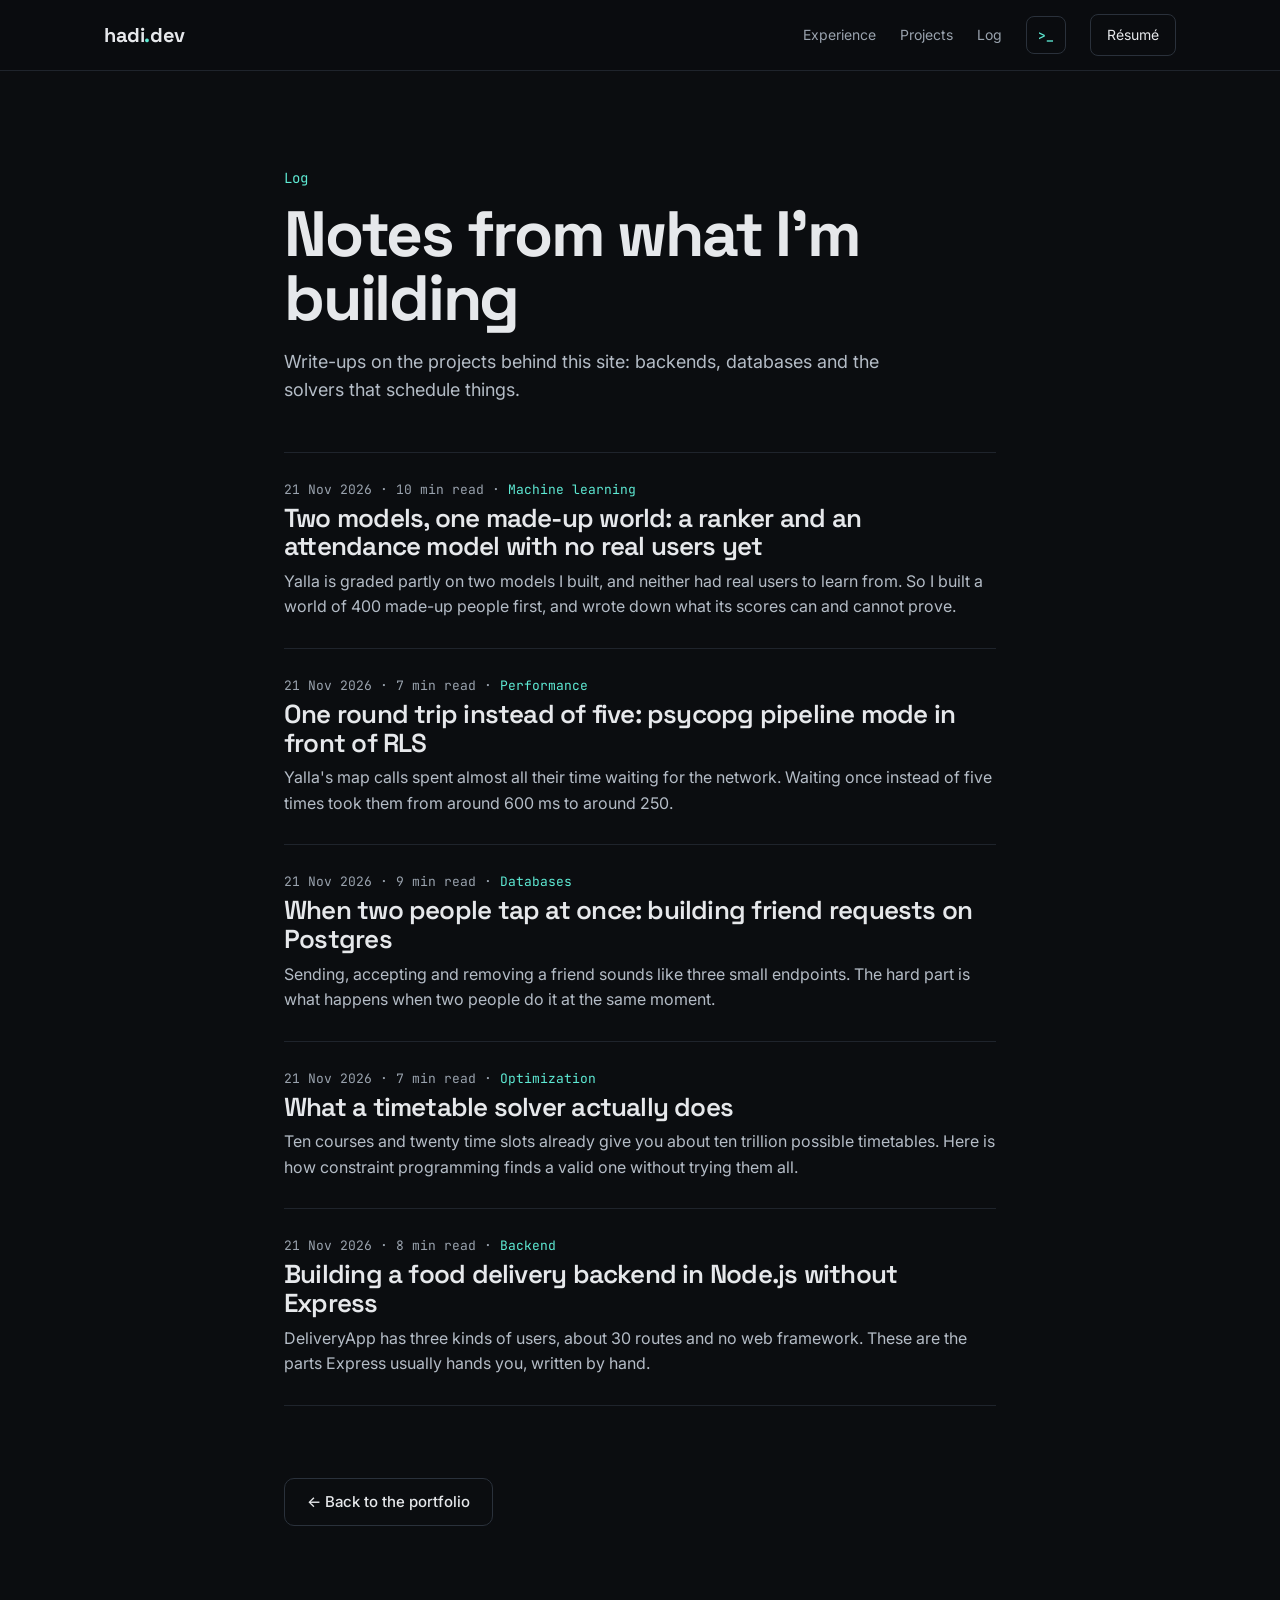
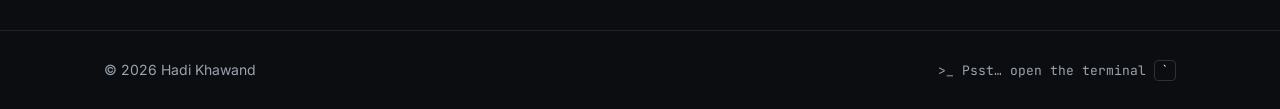
==== log/index.html @ 1c968791 "Add the log with five posts and update the Yalla card - /log/ index and posts: timetable solver, Nod" ====
<!doctype html>
<html lang="en">
<head>
  <meta charset="utf-8">
  <meta name="viewport" content="width=device-width, initial-scale=1">
  <title>Log · Hadi Khawand</title>
  <meta name="description" content="Notes by Hadi Khawand, software engineer and Computer Science student at NDU, on backend systems, databases and optimization.">
  <meta name="theme-color" content="#0B0D10">
  <link rel="canonical" href="https://hadikhawand.dev/log/">
  <link rel="icon" href="/favicon.svg" type="image/svg+xml">
  <meta property="og:type" content="website">
  <meta property="og:url" content="https://hadikhawand.dev/log/">
  <meta property="og:title" content="Log · Hadi Khawand">
  <meta property="og:description" content="Notes on backend systems, databases and optimization.">
  <meta property="og:image" content="https://hadikhawand.dev/assets/headshot.jpg">
  <link rel="preconnect" href="https://fonts.googleapis.com">
  <link rel="preconnect" href="https://fonts.gstatic.com" crossorigin>
  <link href="https://fonts.googleapis.com/css2?family=Inter:wght@400;500;600&family=Space+Grotesk:wght@500;600;700&family=JetBrains+Mono:wght@400;500&display=swap" rel="stylesheet">
  <link rel="stylesheet" href="/styles.css">
  <script type="application/ld+json">
  {
    "@context": "https://schema.org",
    "@type": "Blog",
    "name": "Log · Hadi Khawand",
    "url": "https://hadikhawand.dev/log/",
    "author": { "@type": "Person", "name": "Hadi Khawand", "url": "https://hadikhawand.dev/" },
    "blogPost": [
      { "@type": "BlogPosting", "headline": "Two models, one made-up world: a ranker and an attendance model with no real users yet", "url": "https://hadikhawand.dev/log/models-on-a-made-up-world/", "datePublished": "2026-11-21" },
      { "@type": "BlogPosting", "headline": "One round trip instead of five: psycopg pipeline mode in front of RLS", "url": "https://hadikhawand.dev/log/one-round-trip/", "datePublished": "2026-11-21" },
      { "@type": "BlogPosting", "headline": "When two people tap at once: building friend requests on Postgres", "url": "https://hadikhawand.dev/log/yalla-friend-requests/", "datePublished": "2026-11-21" },
      { "@type": "BlogPosting", "headline": "What a timetable solver actually does", "url": "https://hadikhawand.dev/log/timetable-solver/", "datePublished": "2026-11-21" },
      { "@type": "BlogPosting", "headline": "Building a food delivery backend in Node.js without Express", "url": "https://hadikhawand.dev/log/node-without-express/", "datePublished": "2026-11-21" }
    ]
  }
  </script>
</head>
<body>
  <a class="skip" href="#main">Skip to content</a>
  <header class="site-header">
    <nav class="nav container" aria-label="Main">
      <a class="logo" href="/">hadi<span class="accent">.</span>dev</a>
      <div class="nav-links">
        <a href="/#experience">Experience</a>
        <a href="/#projects">Projects</a>
        <a href="/log/" aria-current="page">Log</a>
        <button type="button" class="nav-term" data-open-terminal aria-label="Open terminal" title="Open terminal (press `)">&gt;_</button>
        <a class="nav-cv" href="/Hadi_Khawand_CV.pdf" target="_blank" rel="noopener">Résumé</a>
      </div>
    </nav>
  </header>

  <main id="main" class="log-wrap">
    <section class="log-head">
      <p class="kicker">Log</p>
      <h1>Notes from what I'm building</h1>
      <p class="lede">Write-ups on the projects behind this site: backends, databases and the solvers that schedule things.</p>
    </section>

    <ul class="log-list">
      <li>
        <a href="/log/models-on-a-made-up-world/">
          <div class="log-meta"><time datetime="2026-11-21">21 Nov 2026</time> · 10 min read · <span class="accent">Machine learning</span></div>
          <h2>Two models, one made-up world: a ranker and an attendance model with no real users yet</h2>
          <p>Yalla is graded partly on two models I built, and neither had real users to learn from. So I built a world of 400 made-up people first, and wrote down what its scores can and cannot prove.</p>
        </a>
      </li>
      <li>
        <a href="/log/one-round-trip/">
          <div class="log-meta"><time datetime="2026-11-21">21 Nov 2026</time> · 7 min read · <span class="accent">Performance</span></div>
          <h2>One round trip instead of five: psycopg pipeline mode in front of RLS</h2>
          <p>Yalla's map calls spent almost all their time waiting for the network. Waiting once instead of five times took them from around 600 ms to around 250.</p>
        </a>
      </li>
      <li>
        <a href="/log/yalla-friend-requests/">
          <div class="log-meta"><time datetime="2026-11-21">21 Nov 2026</time> · 9 min read · <span class="accent">Databases</span></div>
          <h2>When two people tap at once: building friend requests on Postgres</h2>
          <p>Sending, accepting and removing a friend sounds like three small endpoints. The hard part is what happens when two people do it at the same moment.</p>
        </a>
      </li>
      <li>
        <a href="/log/timetable-solver/">
          <div class="log-meta"><time datetime="2026-11-21">21 Nov 2026</time> · 7 min read · <span class="accent">Optimization</span></div>
          <h2>What a timetable solver actually does</h2>
          <p>Ten courses and twenty time slots already give you about ten trillion possible timetables. Here is how constraint programming finds a valid one without trying them all.</p>
        </a>
      </li>
      <li>
        <a href="/log/node-without-express/">
          <div class="log-meta"><time datetime="2026-11-21">21 Nov 2026</time> · 8 min read · <span class="accent">Backend</span></div>
          <h2>Building a food delivery backend in Node.js without Express</h2>
          <p>DeliveryApp has three kinds of users, about 30 routes and no web framework. These are the parts Express usually hands you, written by hand.</p>
        </a>
      </li>
    </ul>

    <div class="log-foot">
      <a class="btn btn-ghost" href="/">← Back to the portfolio</a>
    </div>
  </main>

  <footer class="site-footer">
    <div class="container footer-inner">
      <span>© <span id="year">2026</span> Hadi Khawand</span>
      <button type="button" class="mono footer-term" data-open-terminal>&gt;_ Psst… open the terminal <kbd>`</kbd></button>
    </div>
  </footer>
  <script src="/terminal.js" defer></script>
</body>
</html>
---- styles.css ----
:root {
  --bg: #0B0D10;
  --surface: #101318;
  --surface-2: #12151A;
  --chip: #181D24;
  --line: #1F242C;
  --line-2: #2A313B;
  --text: #E6E8EB;
  --text-2: #B4BCC6;
  --muted: #9AA3AE;
  --accent: #5EEAD4;
  --danger: #F87171;
  --font-sans: Inter, system-ui, -apple-system, "Segoe UI", sans-serif;
  --font-display: "Space Grotesk", var(--font-sans);
  --font-mono: "JetBrains Mono", ui-monospace, Consolas, monospace;
}

*, *::before, *::after { box-sizing: border-box; }
html { scroll-behavior: smooth; scroll-padding-top: 80px; }
body {
  margin: 0;
  background: var(--bg);
  color: var(--text);
  font-family: var(--font-sans);
  font-size: 16px;
  line-height: 1.6;
  -webkit-font-smoothing: antialiased;
}
img { max-width: 100%; height: auto; }
a { color: var(--text); text-decoration: none; transition: color .15s, border-color .15s, background .15s; }
a:hover { color: var(--accent); }
h1, h2, h3 { margin: 0; }
:focus-visible { outline: 2px solid var(--accent); outline-offset: 3px; border-radius: 4px; }

.container { max-width: 1120px; margin: 0 auto; padding: 0 24px; }
.mono { font-family: var(--font-mono); }
.muted { color: var(--muted); }
.muted-strong { color: var(--muted); font-weight: 500; }
.small { font-size: 12px; }
.accent { color: var(--accent); }

.skip { position: absolute; left: -9999px; top: 8px; background: var(--accent); color: var(--bg); padding: 8px 14px; border-radius: 8px; z-index: 100; }
.skip:focus { left: 8px; }

/* Header */
.site-header {
  position: sticky; top: 0; z-index: 10;
  background: rgba(11, 13, 16, .85);
  backdrop-filter: blur(10px); -webkit-backdrop-filter: blur(10px);
  border-bottom: 1px solid var(--line);
}
.nav { display: flex; flex-wrap: wrap; align-items: center; justify-content: space-between; gap: 12px 24px; padding-top: 14px; padding-bottom: 14px; }
.logo { font-family: var(--font-display); font-weight: 700; font-size: 20px; letter-spacing: -.02em; }
.nav-links { display: flex; flex-wrap: wrap; align-items: center; gap: 4px 24px; font-size: 14px; }
.nav-links a { color: var(--muted); padding: 10px 0; }
.nav-links a:hover { color: var(--text); }
.nav-links a.nav-cv { color: var(--text); padding: 9px 16px; border: 1px solid var(--line-2); border-radius: 8px; }
.nav-links a.nav-cv:hover { border-color: var(--accent); color: var(--accent); }

/* Buttons */
.btn {
  display: inline-flex; align-items: center; gap: 8px;
  min-height: 48px; padding: 0 22px; border-radius: 10px;
  font-weight: 500; font-size: 15px; border: 1px solid transparent;
}
.btn-primary { background: var(--accent); color: var(--bg); font-weight: 600; }
.btn-primary:hover { color: var(--bg); filter: brightness(1.08); }
.btn-accent-outline { border-color: var(--accent); color: var(--accent); font-weight: 600; }
.btn-accent-outline:hover { background: rgba(94, 234, 212, .08); }
.btn-ghost { border-color: var(--line-2); color: var(--text); }
.btn-ghost:hover { border-color: var(--muted); color: var(--text); }
.btn-lg { min-height: 56px; padding: 0 28px; border-radius: 12px; font-size: 17px; }

/* Hero */
.hero { padding: 104px 0 72px; display: flex; flex-wrap: wrap; align-items: center; gap: 56px; }
.hero-text { flex: 999 1 460px; min-width: 0; }
.eyebrow-row { display: flex; align-items: center; gap: 14px; margin-bottom: 24px; }
.avatar { width: 72px; height: 72px; flex-shrink: 0; border-radius: 50%; object-fit: cover; object-position: 50% 28%; border: 2px solid var(--accent); }
.eyebrow { margin: 0; font-family: var(--font-mono); font-size: 14px; color: var(--accent); }
h1 { font-family: var(--font-display); font-weight: 700; font-size: clamp(48px, 8vw, 88px); line-height: 1; letter-spacing: -.035em; }
.lede { margin: 28px 0 0; max-width: 620px; font-size: 20px; line-height: 1.55; color: var(--text-2); }
.highlights { margin: 28px 0 0; padding: 0; list-style: none; display: flex; flex-wrap: wrap; gap: 10px; }
.highlights li {
  display: inline-flex; align-items: center; gap: 8px;
  padding: 8px 14px; border-radius: 999px;
  border: 1px solid var(--line-2); background: var(--surface-2);
  font-size: 14px; color: var(--text-2);
}
.highlights strong { color: var(--text); font-weight: 600; }
.highlights .gpa { font-family: var(--font-display); font-size: 16px; font-weight: 700; color: var(--accent); }
.live-dot { width: 8px; height: 8px; border-radius: 50%; background: var(--accent); box-shadow: 0 0 0 4px rgba(94, 234, 212, .15); animation: pulse 2.4s ease-in-out infinite; }
@keyframes pulse { 50% { box-shadow: 0 0 0 7px rgba(94, 234, 212, 0); } }
.cta-row { margin-top: 36px; display: flex; flex-wrap: wrap; gap: 12px; }

/* Solver */
.solver { flex: 1 1 420px; max-width: 520px; min-width: 0; border: 1px solid var(--line); border-radius: 16px; background: var(--surface); padding: 20px; }
.solver-head { display: flex; justify-content: space-between; align-items: flex-start; gap: 12px; margin-bottom: 16px; }
.solver-status { margin-top: 2px; font-size: 14px; font-weight: 600; }
.solver-count { text-align: right; }
.count-num { font-family: var(--font-display); font-size: 34px; font-weight: 700; line-height: 1; color: var(--danger); transition: color .3s; }
.count-num.ok { color: var(--accent); }
.solver-grid { display: grid; grid-template-columns: 40px repeat(5, minmax(0, 1fr)); gap: 4px; }
.solver-grid .day, .solver-grid .time { font-family: var(--font-mono); font-size: 11px; color: var(--muted); }
.solver-grid .day { text-align: center; }
.solver-grid .time { padding-top: 6px; }
.cell {
  min-height: 74px; min-width: 0; border-radius: 6px;
  border: 1px solid var(--line); background: var(--bg);
  padding: 3px; display: flex; flex-direction: column; gap: 3px;
  transition: background .25s, border-color .25s;
}
.cell.clash { border-color: var(--danger); background: rgba(248, 113, 113, .10); }
.course {
  display: block; font-family: var(--font-mono); font-size: 10px; line-height: 1.2;
  padding: 3px 4px; border-radius: 3px; background: #1A2028; border-left: 3px solid;
  color: var(--text); white-space: nowrap; overflow: hidden; text-overflow: ellipsis;
  animation: drop .3s ease-out;
}
@keyframes drop { from { opacity: 0; transform: translateY(-4px); } }
.solver-foot { margin-top: 16px; display: flex; flex-wrap: wrap; align-items: center; justify-content: space-between; gap: 12px; }
.legend { display: flex; flex-wrap: wrap; gap: 4px 12px; font-size: 11px; color: var(--muted); }
.legend span { display: inline-flex; align-items: center; gap: 5px; }
.legend i { width: 8px; height: 8px; border-radius: 2px; display: inline-block; }
.solver-buttons { display: flex; gap: 8px; }
.btn-sm { min-height: 44px; padding: 0 16px; border-radius: 10px; font: 500 14px var(--font-sans); cursor: pointer; border: 1px solid transparent; }
button.btn-ghost { background: transparent; border-color: var(--line-2); color: var(--text); }
button.btn-primary { border: 0; font-weight: 600; }
button:disabled { cursor: default; opacity: .85; }
.solver-note { margin: 14px 0 0; font-size: 13px; line-height: 1.5; color: var(--muted); }

/* Sections */
.section { padding-top: 128px; }
#experience { padding-top: 96px; }
.kicker { margin: 0 0 12px; font-family: var(--font-mono); font-size: 14px; color: var(--accent); }
h2 { margin-bottom: 56px; font-family: var(--font-display); font-size: 44px; font-weight: 600; letter-spacing: -.03em; line-height: 1.1; }

.tags { margin-top: 16px; display: flex; flex-wrap: wrap; gap: 8px; }
.tags span { font-family: var(--font-mono); font-size: 12px; padding: 4px 10px; border-radius: 6px; background: var(--chip); color: var(--text-2); }

/* Experience */
.job { display: flex; flex-wrap: wrap; gap: 8px 48px; padding: 32px 0; border-top: 1px solid var(--line); }
.job:last-child { border-bottom: 1px solid var(--line); }
.job-date { flex: 0 0 200px; font-family: var(--font-mono); font-size: 14px; color: var(--muted); padding-top: 4px; }
.job-body { flex: 999 1 420px; min-width: 0; }
.job h3 { font-family: var(--font-display); font-size: 22px; font-weight: 600; }
.job-meta { margin: 4px 0 16px; font-size: 14px; color: var(--muted); }
.job-body > p:not(.job-meta) { margin: 0; color: var(--text-2); }

/* Projects */
.card { border: 1px solid var(--line); border-radius: 18px; background: var(--surface); padding: 32px; display: flex; flex-direction: column; }
.card h3 { font-family: var(--font-display); font-size: 24px; font-weight: 600; margin-top: 12px; }
.card .mono.small { margin: 0; }
.card .grow { margin: 12px 0 0; color: var(--text-2); flex-grow: 1; }
.card .tags { margin-top: 20px; }
.card-feature { padding: 40px; flex-direction: row; flex-wrap: wrap; gap: 40px; }
.card-feature + .card-feature { margin-top: 24px; }
.feature-text { flex: 1 1 100%; min-width: 0; }
.badge-row { display: flex; flex-wrap: wrap; align-items: center; gap: 10px; margin-bottom: 16px; }
.badge { font-family: var(--font-mono); font-size: 12px; padding: 4px 10px; border-radius: 999px; border: 1px solid var(--accent); color: var(--accent); }
.card .feature-title { margin-top: 0; font-size: 36px; letter-spacing: -.02em; }
.split-text .feature-title { margin-top: 16px; }
.feature-lede { margin: 12px 0 0; font-size: 18px; color: var(--text-2); }
.bullets { margin: 24px 0 0; padding: 0 0 0 20px; color: var(--text-2); display: flex; flex-direction: column; gap: 10px; }
.card-feature .tags { margin-top: 24px; }
.phones { flex: 1 1 100%; display: flex; flex-wrap: wrap; justify-content: center; gap: 20px; }
.phones figure { margin: 0; flex: 1 1 200px; max-width: 260px; }
.phones img { display: block; width: 100%; border-radius: 24px; border: 1px solid var(--line-2); }
figcaption { margin-top: 10px; font-family: var(--font-mono); font-size: 12px; color: var(--muted); }
.phones figcaption { text-align: center; }
.card-split { align-items: center; }
.split-text { flex: 1 1 320px; min-width: 0; }
.split-media { margin: 0; flex: 999 1 480px; min-width: 0; }
.split-media img { display: block; width: 100%; border-radius: 12px; border: 1px solid var(--line-2); }
.card-row { margin-top: 24px; display: flex; flex-wrap: wrap; gap: 24px; }
.card-row .card { flex: 1 1 320px; min-width: 0; }
.link-accent { margin-top: 20px; display: inline-flex; align-items: center; gap: 6px; min-height: 44px; font-size: 14px; font-weight: 500; color: var(--accent); align-self: flex-start; }
.card-links { margin-top: 20px; display: flex; flex-wrap: wrap; gap: 0 24px; }
.card-links .link-accent { margin-top: 0; }
.link-accent:hover { text-decoration: underline; text-underline-offset: 4px; }

/* Engineering: tank lab */
.section-lede { margin: -32px 0 40px; max-width: 700px; font-size: 18px; color: var(--text-2); }
.tank-lab { display: flex; flex-wrap: wrap; border: 1px solid var(--line); border-radius: 18px; background: var(--surface); overflow: hidden; }
.tank-view { position: relative; flex: 999 1 520px; min-width: 0; min-height: 560px; background: #101318; }
.tank-canvas { position: absolute; inset: 0; width: 100%; height: 100%; display: block; cursor: grab; outline: none; }
.tank-canvas:active { cursor: grabbing; }
.tank-loading { position: absolute; inset: 0; display: grid; place-items: center; font: 13px var(--font-mono); color: var(--muted); }
.tank-toolbar { position: absolute; top: 16px; left: 16px; right: 16px; display: flex; flex-wrap: wrap; gap: 8px; pointer-events: none; }
.tank-toolbar > * { pointer-events: auto; }
.chip-btn {
  display: inline-flex; align-items: center; gap: 6px; min-height: 36px; padding: 0 14px;
  border-radius: 999px; border: 1px solid var(--line-2); background: rgba(16, 19, 24, .82);
  color: var(--text-2); font: 500 13px var(--font-sans); cursor: pointer;
  backdrop-filter: blur(6px); -webkit-backdrop-filter: blur(6px);
  transition: border-color .15s, color .15s, background .15s;
}
.chip-btn:hover { border-color: var(--muted); color: var(--text); }
.chip-btn[aria-pressed="true"] { border-color: var(--accent); color: var(--accent); background: rgba(94, 234, 212, .08); }
.tank-tscale { position: absolute; top: 64px; left: 16px; display: flex; align-items: center; gap: 8px; font: 11px var(--font-mono); color: var(--muted); }
.tank-tscale[hidden] { display: none; }
.tank-tscale i { width: 96px; height: 8px; border-radius: 4px; background: linear-gradient(90deg, #5EEAD4, #FBBF24, #F87171); }
.tank-hud { position: absolute; left: 16px; right: 16px; bottom: 14px; display: flex; align-items: center; justify-content: space-between; gap: 12px; pointer-events: none; }
.tank-hud-btns { display: flex; gap: 6px; pointer-events: auto; }
.icon-btn {
  width: 40px; height: 40px; display: grid; place-items: center; border-radius: 10px;
  border: 1px solid var(--line-2); background: rgba(16, 19, 24, .82); color: var(--text-2);
  font: 500 18px var(--font-sans); cursor: pointer;
}
.icon-btn:hover { border-color: var(--muted); color: var(--text); }
.tank-tip {
  position: absolute; left: 0; top: 0; pointer-events: none; padding: 6px 10px; border-radius: 8px;
  background: rgba(11, 13, 16, .94); border: 1px solid var(--line-2); color: var(--text);
  font: 12px var(--font-mono); white-space: nowrap; opacity: 0; transition: opacity .12s;
}
.tank-tip.show { opacity: 1; }
.tank-tip b { color: var(--accent); font-weight: 500; }

.tank-panel { flex: 1 1 320px; min-width: 0; padding: 28px; display: flex; flex-direction: column; gap: 22px; box-shadow: -1px -1px 0 var(--line); }
.panel-label { margin-bottom: 10px; font: 500 12px var(--font-mono); color: var(--muted); text-transform: uppercase; letter-spacing: .08em; }
.tank-presets { display: flex; flex-wrap: wrap; gap: 8px; }
.field label { display: flex; justify-content: space-between; align-items: baseline; font-size: 14px; font-weight: 500; }
.field output { font: 500 13px var(--font-mono); color: var(--accent); }
.field input[type="range"] { width: 100%; height: 28px; margin: 4px 0 0; accent-color: var(--accent); cursor: pointer; }
.seg { display: grid; grid-template-columns: repeat(3, 1fr); gap: 4px; padding: 4px; border: 1px solid var(--line-2); border-radius: 10px; background: var(--bg); }
.seg button { min-height: 36px; border: 0; border-radius: 7px; background: transparent; color: var(--muted); font: 500 13px var(--font-sans); cursor: pointer; }
.seg button:hover { color: var(--text); }
.seg button[aria-pressed="true"] { background: var(--chip); color: var(--text); box-shadow: inset 0 0 0 1px var(--line-2); }
.readouts { display: grid; grid-template-columns: 1fr 1fr; gap: 1px; background: var(--line); border: 1px solid var(--line); border-radius: 12px; overflow: hidden; }
.readouts > div { background: var(--surface-2); padding: 12px 14px; min-width: 0; }
.ro-label { font: 11px var(--font-mono); color: var(--muted); }
.ro-val { margin-top: 2px; font-family: var(--font-display); font-size: 22px; font-weight: 600; letter-spacing: -.01em; white-space: nowrap; }
.ro-val small { font-size: 13px; font-weight: 500; color: var(--muted); }
.ro-sub { font-size: 12px; color: var(--muted); }

.tank-lower { margin-top: 24px; display: flex; flex-wrap: wrap; gap: 24px; }
.tank-courses { flex: 1 1 100%; min-width: 0; border: 1px solid var(--line); border-radius: 18px; background: var(--surface); padding: 24px; }
.tank-courses-sub { margin: -4px 0 16px; font-size: 13px; color: var(--muted); line-height: 1.5; }
.crow { display: grid; grid-template-columns: 34px 1fr 62px; align-items: center; gap: 10px; padding: 4px 8px; margin: 0 -8px; border-radius: 6px; font: 12px var(--font-mono); color: var(--text-2); cursor: default; transition: background .15s; }
.crow.hi { background: var(--chip); color: var(--text); }
.crow span:last-child { text-align: right; }
.cbar { height: 10px; border-radius: 3px; background: var(--chip); overflow: hidden; }
.cbar i { display: block; height: 100%; border-radius: 3px; transition: width .3s, background .3s; }
.tank-note { margin: 16px 0 0; font-size: 13px; color: var(--muted); }

/* Skills */
.skills { display: grid; grid-template-columns: repeat(auto-fit, minmax(280px, 1fr)); gap: 40px 48px; }
.skills h3 { margin-bottom: 12px; font-size: 14px; font-weight: 600; color: var(--muted); text-transform: uppercase; letter-spacing: .08em; }
.skills p { margin: 0; font-size: 17px; }
.edu { margin-top: 64px; border: 1px solid var(--line); border-radius: 18px; padding: 32px; display: flex; flex-wrap: wrap; align-items: center; justify-content: space-between; gap: 16px 32px; }
.edu .mono { margin: 0 0 6px; }
.edu h3 { font-family: var(--font-display); font-size: 22px; font-weight: 600; }
.edu .muted-strong { margin: 4px 0 0; font-weight: 400; color: var(--text-2); }
.edu-gpa { font-family: var(--font-display); font-size: 40px; font-weight: 600; letter-spacing: -.02em; color: var(--accent); }
.edu-gpa span { font-size: 16px; font-weight: 500; color: var(--muted); }

/* Contact */
.contact { padding-top: 160px; padding-bottom: 120px; text-align: center; }
.contact-title { margin: 0 auto; max-width: 760px; font-size: clamp(36px, 6vw, 64px); letter-spacing: -.035em; line-height: 1.05; }
.contact-lede { margin: 24px auto 40px; max-width: 520px; color: var(--text-2); font-size: 18px; }
.contact .btn-lg { overflow-wrap: anywhere; }
.contact-links { margin-top: 28px; display: flex; flex-wrap: wrap; justify-content: center; gap: 8px 28px; font-size: 15px; }
.contact-links a { padding: 10px 0; }

/* Footer */
.site-footer { border-top: 1px solid var(--line); }
.footer-inner { padding-top: 28px; padding-bottom: 28px; display: flex; flex-wrap: wrap; justify-content: space-between; gap: 8px 24px; font-size: 14px; color: var(--muted); }

/* Log (blog) */
.log-wrap { max-width: 760px; margin: 0 auto; padding: 0 24px; }
.log-head { padding: 96px 0 48px; }
.log-head h1 { font-size: clamp(40px, 7vw, 64px); }
.log-head .lede { margin-top: 18px; font-size: 18px; }
.log-list { margin: 0; padding: 0; list-style: none; border-top: 1px solid var(--line); }
.log-list li { border-bottom: 1px solid var(--line); }
.log-list a { display: block; padding: 28px 0; color: var(--text); }
.log-list a:hover h2 { color: var(--accent); }
.log-list h2 { margin: 6px 0 8px; font-size: 26px; transition: color .15s; }
.log-list p { margin: 0; color: var(--text-2); }
.log-meta { font: 13px var(--font-mono); color: var(--muted); }
.log-meta .accent { color: var(--accent); }
.log-foot { padding: 72px 0 104px; }

.post-head { padding: 88px 0 36px; border-bottom: 1px solid var(--line); }
.post-back { display: inline-flex; align-items: center; gap: 6px; min-height: 44px; font-size: 14px; color: var(--muted); }
.post-head h1 { margin-top: 18px; font-size: clamp(34px, 6vw, 52px); line-height: 1.08; letter-spacing: -.03em; }
.post-head .lede { margin-top: 18px; font-size: 19px; }
.post-head .log-meta { margin-top: 24px; display: flex; flex-wrap: wrap; align-items: center; gap: 8px 16px; }
.post-author { display: inline-flex; align-items: center; gap: 10px; color: var(--text); font: 500 14px var(--font-sans); }
.post-author img { width: 32px; height: 32px; border-radius: 50%; object-fit: cover; object-position: 50% 28%; }
.post-body { padding: 40px 0 24px; font-size: 17px; line-height: 1.75; color: var(--text-2); }
.post-body > * { margin: 0 0 22px; }
.post-body h2 { margin: 48px 0 16px; font-family: var(--font-display); font-size: 28px; font-weight: 600; letter-spacing: -.02em; line-height: 1.2; color: var(--text); }
.post-body h3 { margin: 32px 0 12px; font-size: 19px; color: var(--text); }
.post-body a { color: var(--accent); text-decoration: underline; text-underline-offset: 3px; }
.post-body strong { color: var(--text); font-weight: 600; }
.post-body ul, .post-body ol { padding-left: 22px; }
.post-body li { margin-bottom: 8px; }
.post-body code { font: .88em var(--font-mono); padding: 2px 6px; border-radius: 5px; background: var(--chip); color: var(--text); overflow-wrap: anywhere; }
.post-body pre { margin: 0 0 26px; padding: 18px 20px; font: 13.5px/1.6 var(--font-mono); border: 1px solid var(--line); border-radius: 12px; background: #0A0C0F; overflow-x: auto; }
.post-body pre code { padding: 0; background: none; font-size: 13.5px; line-height: 1.6; color: var(--text-2); overflow-wrap: normal; white-space: pre; }
.post-body .c { color: #5C6672; }
.post-body code, .post-body pre code { font-variant-ligatures: none; font-feature-settings: "liga" 0, "calt" 0; }
.post-body blockquote { margin: 0 0 22px; padding: 4px 0 4px 18px; border-left: 3px solid var(--accent); color: var(--text); }
.post-note { padding: 16px 18px; border: 1px solid var(--line-2); border-radius: 12px; background: var(--surface); font-size: 15px; }
.post-end { margin-top: 40px; padding: 28px 0 104px; border-top: 1px solid var(--line); display: flex; flex-wrap: wrap; justify-content: space-between; gap: 16px; }

/* Terminal easter egg */
.nav-term { min-width: 40px; min-height: 38px; padding: 0 10px; border-radius: 8px; border: 1px solid var(--line-2); background: transparent; color: var(--accent); font: 600 13px var(--font-mono); cursor: pointer; }
.nav-term:hover { border-color: var(--accent); background: rgba(94, 234, 212, .08); }
.footer-term { padding: 0; border: 0; background: none; color: var(--muted); font-size: 13px; cursor: pointer; }
.footer-term:hover { color: var(--accent); }
.footer-term kbd { padding: 1px 6px; border: 1px solid var(--line-2); border-radius: 4px; font: inherit; color: var(--text); }
html.term-open { overflow: hidden; }
.term-overlay { position: fixed; inset: 0; z-index: 50; display: grid; place-items: center; padding: 24px; background: rgba(5, 7, 9, .6); backdrop-filter: blur(4px); -webkit-backdrop-filter: blur(4px); animation: term-fade .18s ease-out; }
.term-overlay[hidden] { display: none; }
@keyframes term-fade { from { opacity: 0; } }
.term { width: min(760px, 100%); height: min(520px, 100%); display: flex; flex-direction: column; border: 1px solid var(--line-2); border-radius: 14px; background: #0A0C0F; box-shadow: 0 30px 80px rgba(0, 0, 0, .55), 0 0 0 1px rgba(94, 234, 212, .06); overflow: hidden; animation: term-pop .22s cubic-bezier(.2, .9, .3, 1.2); }
@keyframes term-pop { from { transform: translateY(12px) scale(.97); opacity: 0; } }
.term-bar { display: flex; align-items: center; justify-content: space-between; gap: 12px; padding: 10px 14px; border-bottom: 1px solid var(--line); background: var(--surface); font: 12px var(--font-mono); color: var(--muted); }
.term-dots { display: flex; gap: 7px; }
.term-dots i, .term-close { width: 12px; height: 12px; border-radius: 50%; background: var(--line-2); border: 0; padding: 0; }
.term-close { background: #F87171; cursor: pointer; position: relative; }
.term-close::after { content: ""; position: absolute; inset: -14px; }
.term-esc { padding: 1px 6px; border: 1px solid var(--line-2); border-radius: 4px; font-size: 11px; }
.term-body { flex: 1; overflow-y: auto; padding: 16px 18px 20px; font: 13.5px/1.65 var(--font-mono); color: var(--text-2); cursor: text; }
.term-block { margin-bottom: 10px; white-space: pre-wrap; overflow-wrap: anywhere; }
.term-echo { margin-bottom: 4px; color: var(--text); }
.term-prompt { color: var(--accent); white-space: nowrap; }
.term-line { display: flex; align-items: center; gap: 10px; }
.term-line input { flex: 1; min-width: 0; padding: 4px 0; border: 0; outline: none; background: transparent; color: var(--text); font: inherit; caret-color: var(--accent); }
.term b { color: var(--text); font-weight: 600; }
.term a { color: var(--accent); text-decoration: underline; text-underline-offset: 3px; }
.t-acc, .term b.t-acc { color: var(--accent); }
.t-dim { color: #5C6672; }
.t-err { color: #F87171; }
.t-big { font-family: var(--font-display); font-size: 18px; font-weight: 700; }
.t-row { display: grid; grid-template-columns: minmax(110px, max-content) 1fr; gap: 2px 18px; white-space: normal; }
.t-cmd { padding: 0; border: 0; background: none; color: var(--accent); font: inherit; cursor: pointer; text-align: left; }
.t-cmd:hover { text-decoration: underline; text-underline-offset: 3px; }
.t-fetch { display: flex; flex-wrap: wrap; gap: 8px 28px; align-items: flex-start; }
.t-logo { margin: 0; font: inherit; line-height: 1.25; color: var(--accent); }
.t-swatch { display: inline-flex; gap: 0; margin-top: 6px; }
.t-swatch i { width: 22px; height: 12px; }

/* Yalla time finder (inside the Yalla card) */
.yalla-try { flex: 1 1 100%; min-width: 0; border: 1px solid var(--line-2); border-radius: 14px; background: var(--bg); }
.yalla-try summary { list-style: none; cursor: pointer; display: flex; flex-wrap: wrap; align-items: center; gap: 4px 14px; padding: 16px 20px; padding-right: 52px; position: relative; }
.yalla-try summary::-webkit-details-marker { display: none; }
.yalla-try summary::after { content: "+"; position: absolute; right: 20px; top: 50%; transform: translateY(-50%); font: 500 22px var(--font-sans); color: var(--accent); transition: transform .2s; }
.yalla-try[open] summary::after { transform: translateY(-50%) rotate(45deg); }
.yalla-try summary:hover .yalla-try-title { color: var(--accent); }
.yalla-try-title { font-family: var(--font-display); font-size: 18px; font-weight: 600; transition: color .15s; }
.yalla-try .yalla { padding: 4px 20px 20px; }
.yalla-people { display: flex; flex-wrap: wrap; gap: 8px; margin-bottom: 20px; }
.person-chip { display: inline-flex; align-items: center; gap: 8px; min-height: 36px; padding: 0 14px; border-radius: 999px; border: 1px solid var(--line-2); background: var(--surface-2); color: var(--text); font: 500 13px var(--font-sans); cursor: pointer; }
.person-chip i { width: 10px; height: 10px; border-radius: 50%; }
.person-chip.you { cursor: default; border-color: var(--accent); }
.person-chip[aria-pressed="false"] { color: var(--muted); opacity: .55; text-decoration: line-through; }
.yalla-grid { display: grid; grid-template-columns: 92px repeat(7, minmax(0, 1fr)); gap: 6px; }
.yg-day { text-align: center; font-size: 12px; color: var(--muted); padding-bottom: 2px; }
.yg-period { display: flex; flex-direction: column; justify-content: center; font-size: 13px; line-height: 1.3; }
.yg-period .mono { font-size: 11px; color: var(--muted); }
.yg-cell { position: relative; min-height: 60px; min-width: 0; border-radius: 10px; border: 1px solid var(--line); background: var(--bg); cursor: pointer; padding: 6px; display: flex; align-items: flex-end; transition: background .2s, border-color .2s, transform .1s; }
.yg-cell:hover { border-color: var(--muted); }
.yg-cell:active { transform: scale(.96); }
.yg-cell.l1 { background: rgba(94, 234, 212, .07); }
.yg-cell.l2 { background: rgba(94, 234, 212, .15); }
.yg-cell.l3 { background: rgba(94, 234, 212, .26); }
.yg-cell.l4 { background: rgba(94, 234, 212, .40); }
.yg-cell.me { border-color: rgba(94, 234, 212, .7); }
.yg-cell.best { border: 2px solid var(--accent); box-shadow: 0 0 0 4px rgba(94, 234, 212, .15); }
.yg-cell.best::after { content: "★"; position: absolute; top: 4px; right: 7px; font-size: 13px; color: var(--accent); }
.yg-dots { display: flex; flex-wrap: wrap; gap: 3px; }
.yg-dots i { width: 8px; height: 8px; border-radius: 50%; }
.yalla-foot { margin-top: 20px; display: flex; flex-wrap: wrap; align-items: center; justify-content: space-between; gap: 14px 20px; }
.yalla-best { display: flex; flex-wrap: wrap; align-items: baseline; gap: 4px 12px; font-size: 15px; color: var(--text-2); }
.yalla-best strong { font-family: var(--font-display); font-size: 22px; font-weight: 600; color: var(--accent); }
.yalla-actions { display: flex; flex-wrap: wrap; gap: 8px; }
.yalla-legend { margin-top: 14px; display: flex; align-items: center; gap: 6px; }
.yalla-legend .lg { width: 14px; height: 14px; border-radius: 4px; border: 1px solid var(--line); background: var(--bg); }
.yalla-legend .l1 { background: rgba(94, 234, 212, .07); }
.yalla-legend .l2 { background: rgba(94, 234, 212, .15); }
.yalla-legend .l3 { background: rgba(94, 234, 212, .26); }
.yalla-legend .l4 { background: rgba(94, 234, 212, .40); }

/* Small screens */
@media (max-width: 640px) {
  .hero { padding: 56px 0 48px; gap: 40px; }
  .section { padding-top: 88px; }
  #experience { padding-top: 72px; }
  h2 { font-size: 34px; margin-bottom: 36px; }
  .card, .card-feature { padding: 24px; }
  .card .feature-title { font-size: 30px; }
  .job-date { flex-basis: 100%; }
  .solver { padding: 12px; }
  .solver-grid { grid-template-columns: 30px repeat(5, minmax(0, 1fr)); gap: 3px; }
  .solver-grid .time { font-size: 10px; }
  .cell { padding: 2px; min-height: 66px; }
  .course { font-size: 9px; padding: 2px 2px 2px 3px; border-left-width: 2px; letter-spacing: -.04em; text-overflow: clip; }
  .phones { flex-wrap: nowrap; justify-content: flex-start; overflow-x: auto; scroll-snap-type: x mandatory; margin: 0 -24px; padding: 0 24px 8px; }
  .phones figure { flex: 0 0 68%; scroll-snap-align: center; }
  .contact { padding-top: 104px; padding-bottom: 80px; }
  .section-lede { margin: -20px 0 28px; font-size: 16px; }
  .tank-view { min-height: 400px; }
  .tank-toolbar { top: 12px; left: 12px; right: 12px; gap: 6px; }
  .tank-toolbar .chip-btn { padding: 0 11px; font-size: 12px; }
  .tank-tscale { top: 56px; left: 12px; }
  .tank-hud { left: 12px; right: 12px; }
  .tank-hint { font-size: 11px; }
  .tank-panel { padding: 20px; }
  .tank-courses { padding: 20px; }
  .term-overlay { padding: 0; place-items: end stretch; }
  .term { width: 100%; height: 78vh; height: 78dvh; border-radius: 16px 16px 0 0; }
  .term-body { font-size: 12.5px; padding: 14px; }
  .term-line input { font-size: 16px; }
  .t-row { grid-template-columns: 1fr; gap: 0; margin-bottom: 4px; }
  .footer-term kbd { display: none; }
  .log-head { padding: 56px 0 32px; }
  .post-head { padding: 48px 0 28px; }
  .post-body { font-size: 16px; }
  .post-body h2 { font-size: 24px; margin-top: 40px; }
  .post-body pre { margin-left: -24px; margin-right: -24px; border-radius: 0; border-left: 0; border-right: 0; padding: 16px 24px; }
  .post-body pre, .post-body pre code { font-size: 12.5px; }
  .yalla-grid { grid-template-columns: 50px repeat(7, minmax(0, 1fr)); gap: 3px; }
  .card-feature .yalla-try { margin: 0 -12px; }
  .yalla-try summary { padding: 14px 44px 14px 14px; }
  .yalla-try summary::after { right: 14px; }
  .yalla-try .yalla { padding: 2px 8px 14px; }
  .yg-period { font-size: 11px; }
  .yg-period .mono { font-size: 9px; }
  .yg-day { font-size: 10px; }
  .yg-cell { min-height: 48px; border-radius: 7px; padding: 3px; }
  .yg-cell.best::after { font-size: 10px; top: 1px; right: 3px; }
  .yg-dots { gap: 2px; }
  .yg-dots i { width: 6px; height: 6px; }
}

@media (prefers-reduced-motion: reduce) {
  html { scroll-behavior: auto; }
  *, *::before, *::after { animation: none !important; transition: none !important; }
}
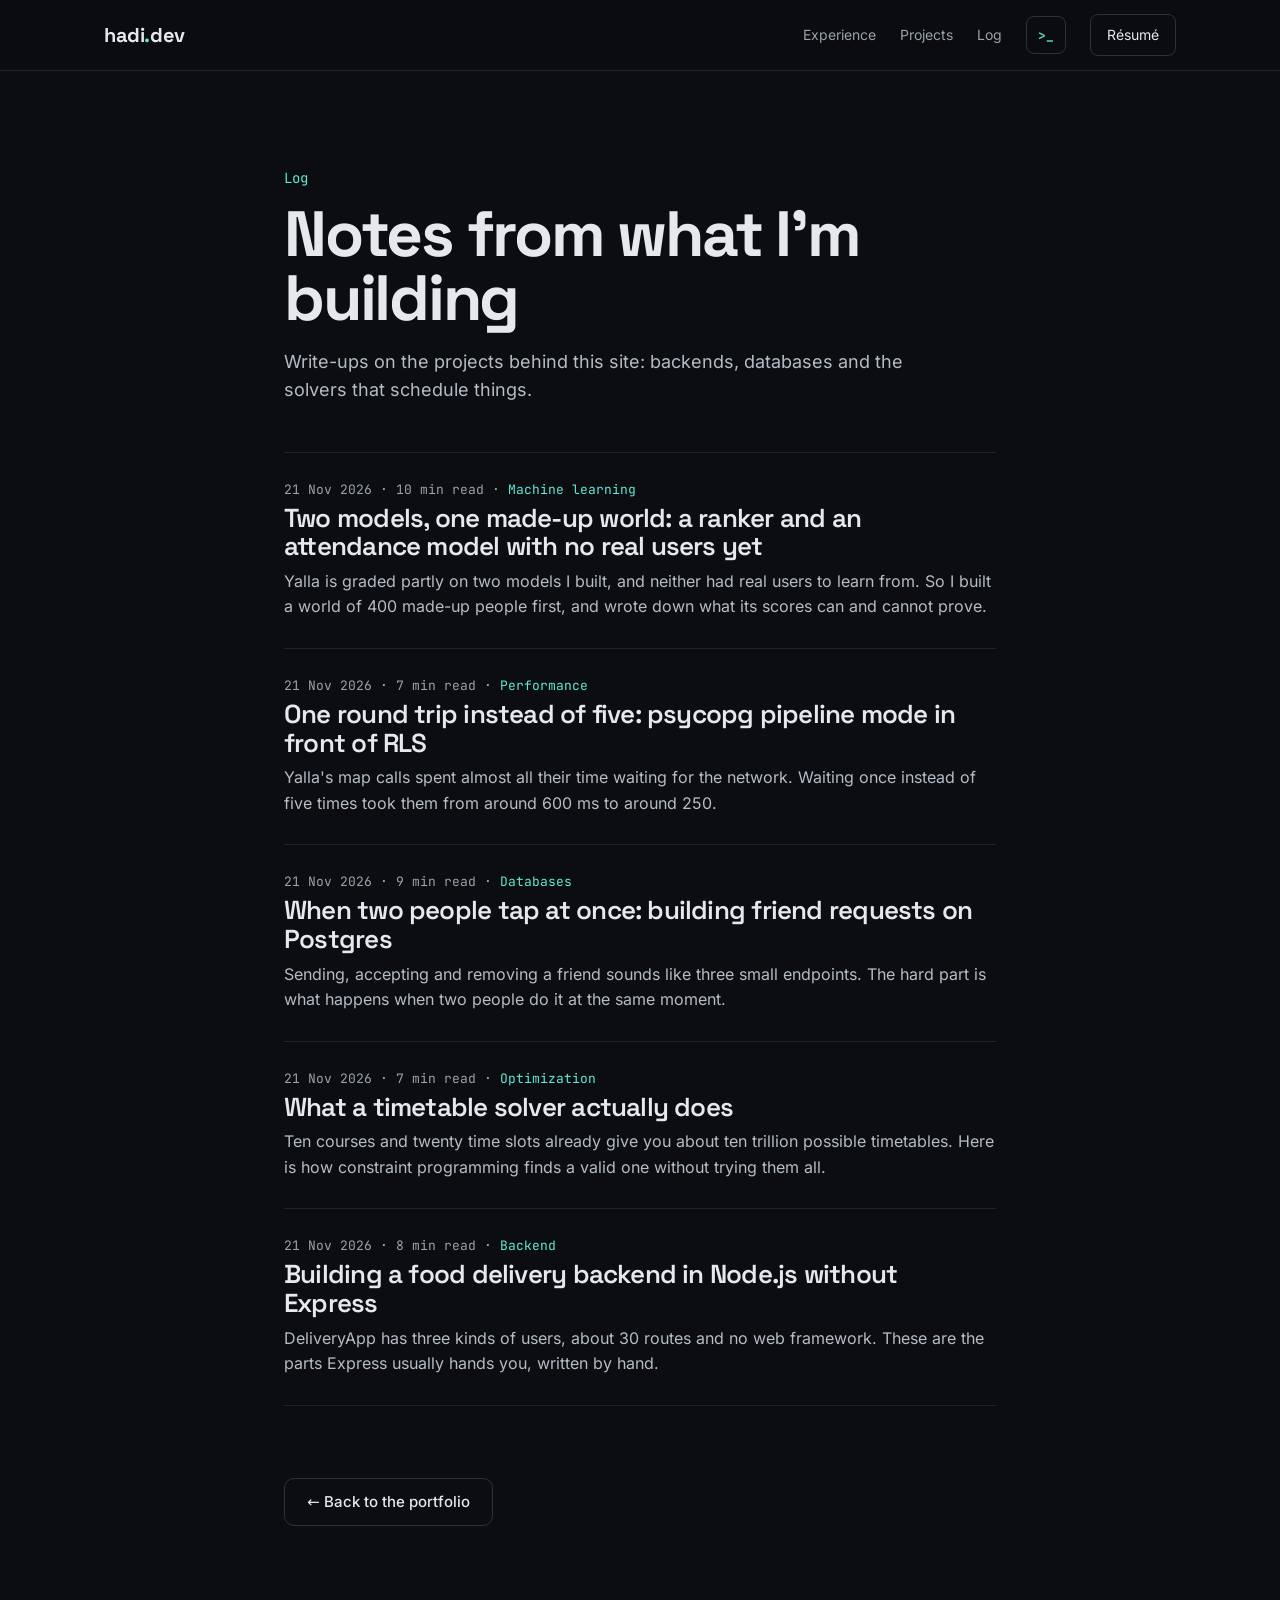
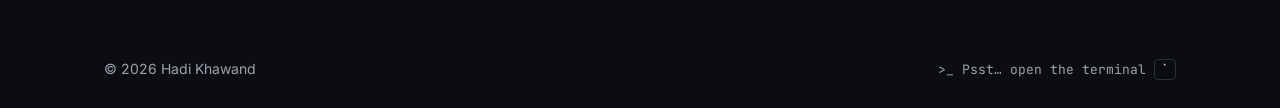
==== commit 1b0c652f: "Self-host fonts with size-matched fallbacks to stop layout shift Co-Authored-By: Claude Opus 5.5 <no" ====
--- a/log/index.html
+++ b/log/index.html
@@ -12,10 +12,13 @@
   <meta property="og:url" content="https://hadikhawand.dev/log/">
   <meta property="og:title" content="Log · Hadi Khawand">
   <meta property="og:description" content="Notes on backend systems, databases and optimization.">
-  <meta property="og:image" content="https://hadikhawand.dev/assets/headshot.jpg">
-  <link rel="preconnect" href="https://fonts.googleapis.com">
-  <link rel="preconnect" href="https://fonts.gstatic.com" crossorigin>
-  <link href="https://fonts.googleapis.com/css2?family=Inter:wght@400;500;600&family=Space+Grotesk:wght@500;600;700&family=JetBrains+Mono:wght@400;500&display=swap" rel="stylesheet">
+  <meta property="og:image" content="https://hadikhawand.dev/assets/og-card.jpg">
+  <meta property="og:image:width" content="1200">
+  <meta property="og:image:height" content="630">
+  <meta property="og:image:alt" content="Hadi Khawand, Software Engineer at Technosoft. Backend systems, databases and optimization engines. B.S. Computer Science, NDU, 3.99 GPA.">
+  <meta name="twitter:card" content="summary_large_image">
+  <link rel="preload" href="/assets/fonts/inter.woff2" as="font" type="font/woff2" crossorigin>
+  <link rel="preload" href="/assets/fonts/space-grotesk.woff2" as="font" type="font/woff2" crossorigin>
   <link rel="stylesheet" href="/styles.css">
   <script type="application/ld+json">
   {
--- a/styles.css
+++ b/styles.css
@@ -1,3 +1,12 @@
+/* Fonts: self-hosted (latin, variable weight) with size-matched fallbacks so the swap doesn't move the layout */
+@font-face { font-family: "Inter"; src: url("/assets/fonts/inter.woff2") format("woff2"); font-weight: 100 900; font-display: swap; }
+@font-face { font-family: "Space Grotesk"; src: url("/assets/fonts/space-grotesk.woff2") format("woff2"); font-weight: 300 700; font-display: swap; }
+@font-face { font-family: "JetBrains Mono"; src: url("/assets/fonts/jetbrains-mono.woff2") format("woff2"); font-weight: 100 800; font-display: swap; }
+@font-face { font-family: "Inter Fallback"; src: local("Arial"); size-adjust: 107.48%; ascent-override: 90.14%; descent-override: 22.44%; line-gap-override: 0%; }
+@font-face { font-family: "Space Grotesk Fallback"; src: local("Arial"); font-weight: 300 600; size-adjust: 111.29%; ascent-override: 88.42%; descent-override: 26.24%; line-gap-override: 0%; }
+@font-face { font-family: "Space Grotesk Fallback"; src: local("Arial Bold"), local("Arial-BoldMT"); font-weight: 700; size-adjust: 102.73%; ascent-override: 95.79%; descent-override: 28.42%; line-gap-override: 0%; }
+@font-face { font-family: "JetBrains Mono Fallback"; src: local("Consolas"), local("Menlo"); size-adjust: 109.13%; ascent-override: 93.47%; descent-override: 27.49%; line-gap-override: 0%; }
+
 :root {
   --bg: #0B0D10;
   --surface: #101318;
@@ -10,9 +19,9 @@
   --muted: #9AA3AE;
   --accent: #5EEAD4;
   --danger: #F87171;
-  --font-sans: Inter, system-ui, -apple-system, "Segoe UI", sans-serif;
-  --font-display: "Space Grotesk", var(--font-sans);
-  --font-mono: "JetBrains Mono", ui-monospace, Consolas, monospace;
+  --font-sans: Inter, "Inter Fallback", system-ui, -apple-system, "Segoe UI", sans-serif;
+  --font-display: "Space Grotesk", "Space Grotesk Fallback", var(--font-sans);
+  --font-mono: "JetBrains Mono", "JetBrains Mono Fallback", ui-monospace, Consolas, monospace;
 }
 
 *, *::before, *::after { box-sizing: border-box; }
@@ -130,12 +139,18 @@
 
 /* Sections */
 .section { padding-top: 128px; }
-#experience { padding-top: 96px; }
+#about { padding-top: 96px; }
 .kicker { margin: 0 0 12px; font-family: var(--font-mono); font-size: 14px; color: var(--accent); }
 h2 { margin-bottom: 56px; font-family: var(--font-display); font-size: 44px; font-weight: 600; letter-spacing: -.03em; line-height: 1.1; }
 
 .tags { margin-top: 16px; display: flex; flex-wrap: wrap; gap: 8px; }
 .tags span { font-family: var(--font-mono); font-size: 12px; padding: 4px 10px; border-radius: 6px; background: var(--chip); color: var(--text-2); }
+
+/* About */
+.about h2 { margin-bottom: 28px; }
+.about p { margin: 0 0 18px; max-width: 760px; font-size: 18px; line-height: 1.7; color: var(--text-2); }
+.about p:last-child { margin-bottom: 0; }
+.about a { color: var(--accent); text-decoration: underline; text-underline-offset: 3px; }
 
 /* Experience */
 .job { display: flex; flex-wrap: wrap; gap: 8px 48px; padding: 32px 0; border-top: 1px solid var(--line); }
@@ -383,11 +398,81 @@
 .yalla-legend .l3 { background: rgba(94, 234, 212, .26); }
 .yalla-legend .l4 { background: rgba(94, 234, 212, .40); }
 
+
+/* Spec panels */
+.spec { border: 1px solid var(--line-2); border-radius: 14px; background: var(--bg); padding: 18px 20px; font-family: var(--font-mono); }
+.spec-wide { flex: 1 1 100%; display: grid; grid-template-columns: minmax(180px, 240px) 1fr; grid-template-rows: auto auto 1fr; column-gap: 32px; }
+.spec-wide .spec-head { grid-column: 1 / -1; }
+.spec-wide .spec-rows { grid-column: 2; grid-row: 2 / 4; margin: 0; }
+.spec-small { margin-top: 20px; padding: 14px 16px; }
+.spec-head { display: flex; justify-content: space-between; margin-bottom: 10px; font-size: 11px; color: var(--muted); text-transform: uppercase; letter-spacing: .08em; }
+.spec-big { display: flex; align-items: baseline; gap: 8px; }
+.spec-big strong { font: 700 56px/1 var(--font-display); letter-spacing: -.03em; color: var(--accent); }
+.spec-small .spec-big strong { font-size: 40px; }
+.spec-big span { font-size: 14px; color: var(--text-2); }
+.spec-cap { margin: 6px 0 0; font-size: 12px; color: var(--muted); }
+.spec-rows { margin: 14px 0 0; display: grid; }
+.spec-rows div { display: grid; grid-template-columns: 90px 1fr; gap: 12px; padding: 8px 0; border-top: 1px solid var(--line); font-size: 12.5px; }
+.spec-rows dt { color: var(--muted); text-transform: uppercase; font-size: 11px; letter-spacing: .06em; padding-top: 1px; }
+.spec-rows dd { margin: 0; color: var(--text); }
+@media (max-width: 720px) {
+  .spec-wide { grid-template-columns: 1fr; }
+  .spec-wide .spec-rows { grid-column: 1; grid-row: auto; margin-top: 14px; }
+  .spec-big strong { font-size: 44px; }
+}
+
+
+/* Contact: full-width teal close */
+body { overflow-x: clip; }
+.contact { margin: 160px calc(50% - 50vw) 0; padding: 112px max(24px, calc(50vw - 536px)) 104px; background: var(--accent); color: var(--bg); text-align: left; }
+.contact .kicker { color: var(--bg); opacity: .7; }
+.contact .contact-title { margin: 0; max-width: none; font-size: clamp(48px, 9vw, 120px); line-height: .95; letter-spacing: -.045em; color: var(--bg); }
+.contact .contact-title em { font-style: normal; color: transparent; -webkit-text-stroke: 2px var(--bg); }
+.contact .contact-lede { margin: 32px 0 36px; max-width: 560px; color: rgba(11, 13, 16, .75); }
+.contact .btn-primary { background: var(--bg); color: var(--accent); }
+.contact .btn-primary:hover { color: var(--accent); filter: none; background: #000; }
+.contact .contact-links { justify-content: flex-start; }
+.contact .contact-links a { color: var(--bg); font-weight: 600; }
+.contact .contact-links a:hover { text-decoration: underline; text-underline-offset: 4px; }
+.contact :focus-visible { outline-color: var(--bg); }
+.site-footer { border-top: 0; }
+@media (max-width: 640px) { .contact { margin-top: 104px; padding-top: 80px; padding-bottom: 72px; } }
+
+/* About: big numbers */
+.stats { margin: 48px 0 0; display: grid; grid-template-columns: repeat(4, minmax(0, 1fr)); border-top: 1px solid var(--line); }
+.stats div { padding: 24px 20px 0 0; }
+.stats dd { order: -1; margin: 0; font: 700 clamp(40px, 5vw, 60px)/1 var(--font-display); letter-spacing: -.03em; color: var(--text); }
+.stats dd span { color: var(--accent); margin: 0 4px; }
+.stats div { display: flex; flex-direction: column; gap: 10px; }
+.stats dt { font: 12px var(--font-mono); color: var(--muted); }
+@media (max-width: 720px) { .stats { grid-template-columns: 1fr 1fr; row-gap: 8px; } }
+
+/* Header details */
+.site-header { position: sticky; }
+.scroll-line { position: absolute; left: 0; bottom: -1px; height: 2px; width: 100%; background: var(--accent); transform-origin: 0 50%; transform: scaleX(0); }
+.nav-num { margin-right: 6px; font: 11px var(--font-mono); color: var(--accent); }
+.nav-clock { font-size: 12px; color: var(--muted); white-space: nowrap; }
+.nav-clock b { font-weight: 500; color: var(--text); }
+@media (max-width: 900px) { .nav-clock { display: none; } }
+
+/* Small screens: one compact, sideways-scrolling row of links */
+@media (max-width: 640px) {
+  .nav { padding-top: 10px; padding-bottom: 6px; row-gap: 4px; }
+  .nav-links { width: 100%; flex-wrap: nowrap; gap: 18px; overflow-x: auto; scrollbar-width: none; margin: 0 -24px; padding: 0 24px; -webkit-mask-image: linear-gradient(90deg, #000 85%, transparent); mask-image: linear-gradient(90deg, #000 85%, transparent); }
+  .nav-links::-webkit-scrollbar { display: none; }
+  .nav-links a, .nav-links .nav-term { flex: 0 0 auto; }
+  .nav-links a { padding: 8px 0; font-size: 14px; }
+  .nav-num { display: none; }
+  .nav-links a.nav-cv { padding: 6px 12px; }
+  .nav-links .nav-term { min-height: 32px; }
+}
+
 /* Small screens */
 @media (max-width: 640px) {
   .hero { padding: 56px 0 48px; gap: 40px; }
   .section { padding-top: 88px; }
-  #experience { padding-top: 72px; }
+  #about { padding-top: 72px; }
+  .about p { font-size: 16px; }
   h2 { font-size: 34px; margin-bottom: 36px; }
   .card, .card-feature { padding: 24px; }
   .card .feature-title { font-size: 30px; }
